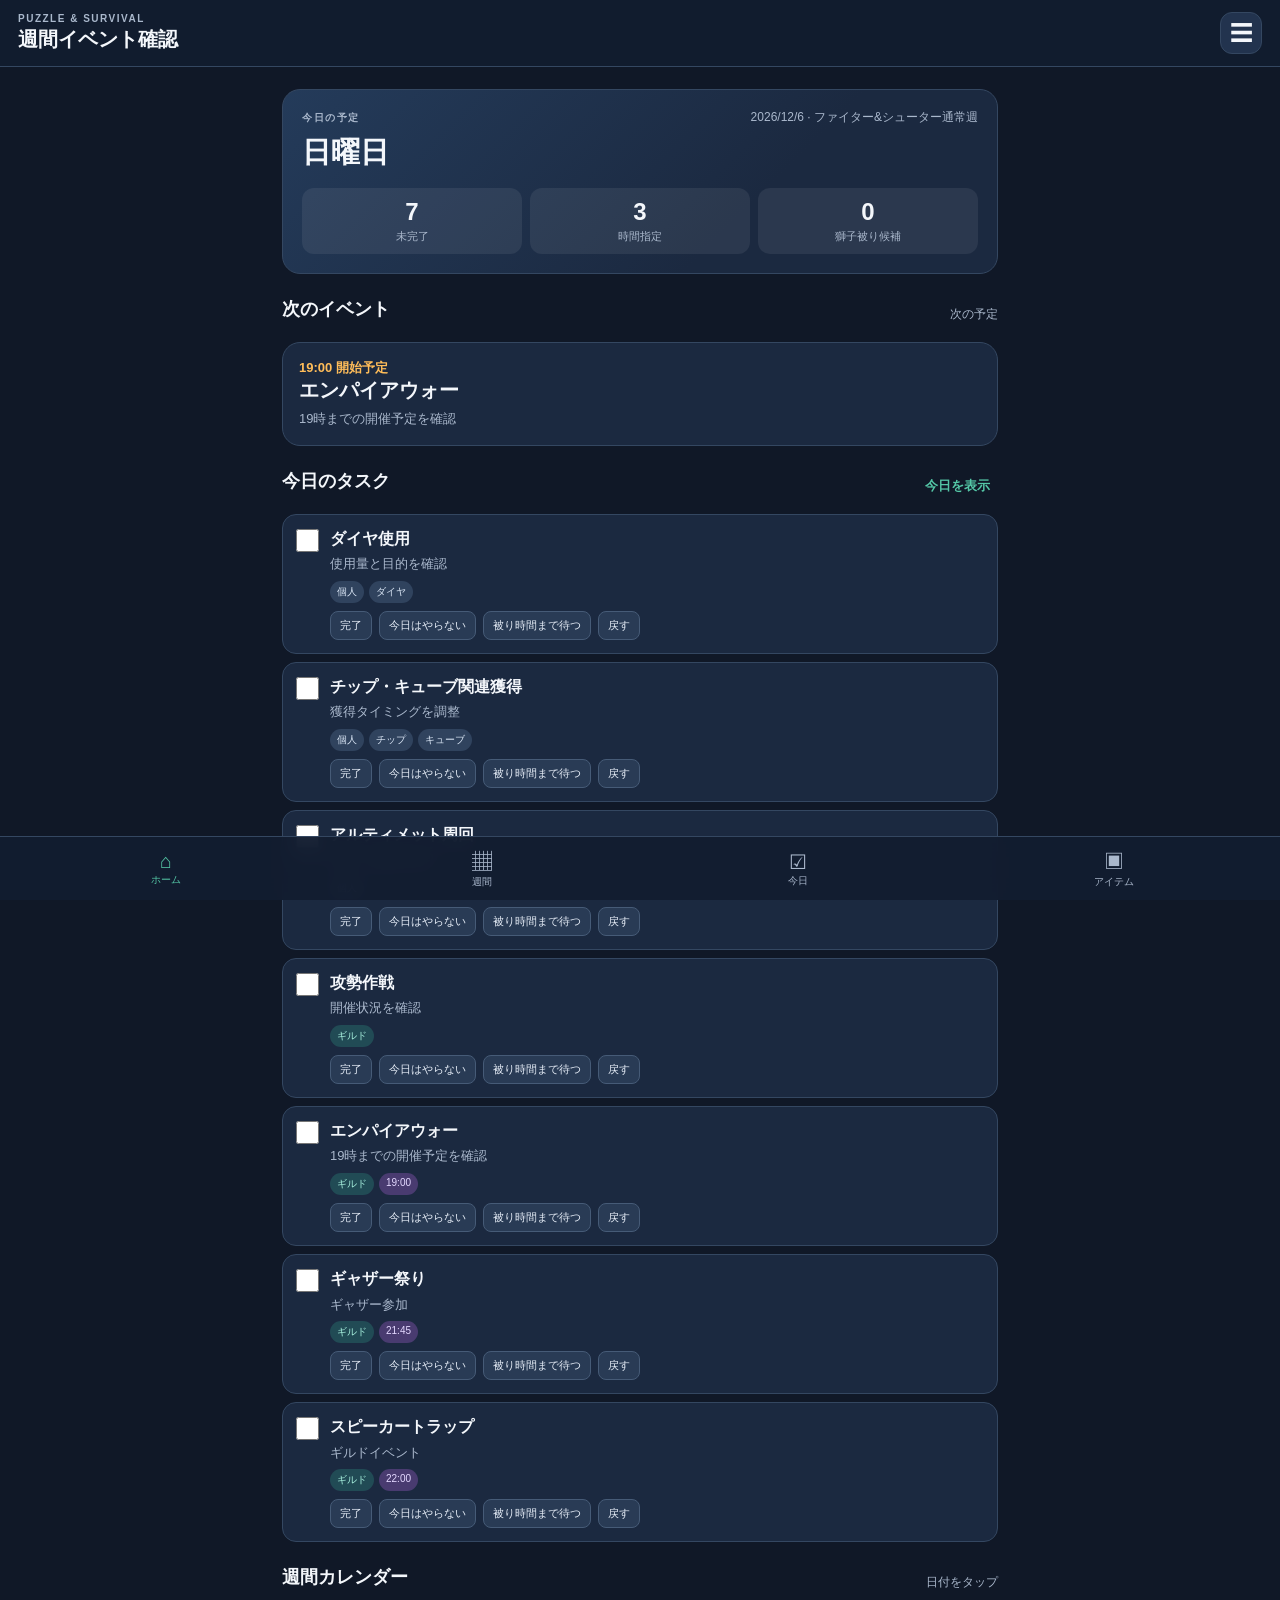
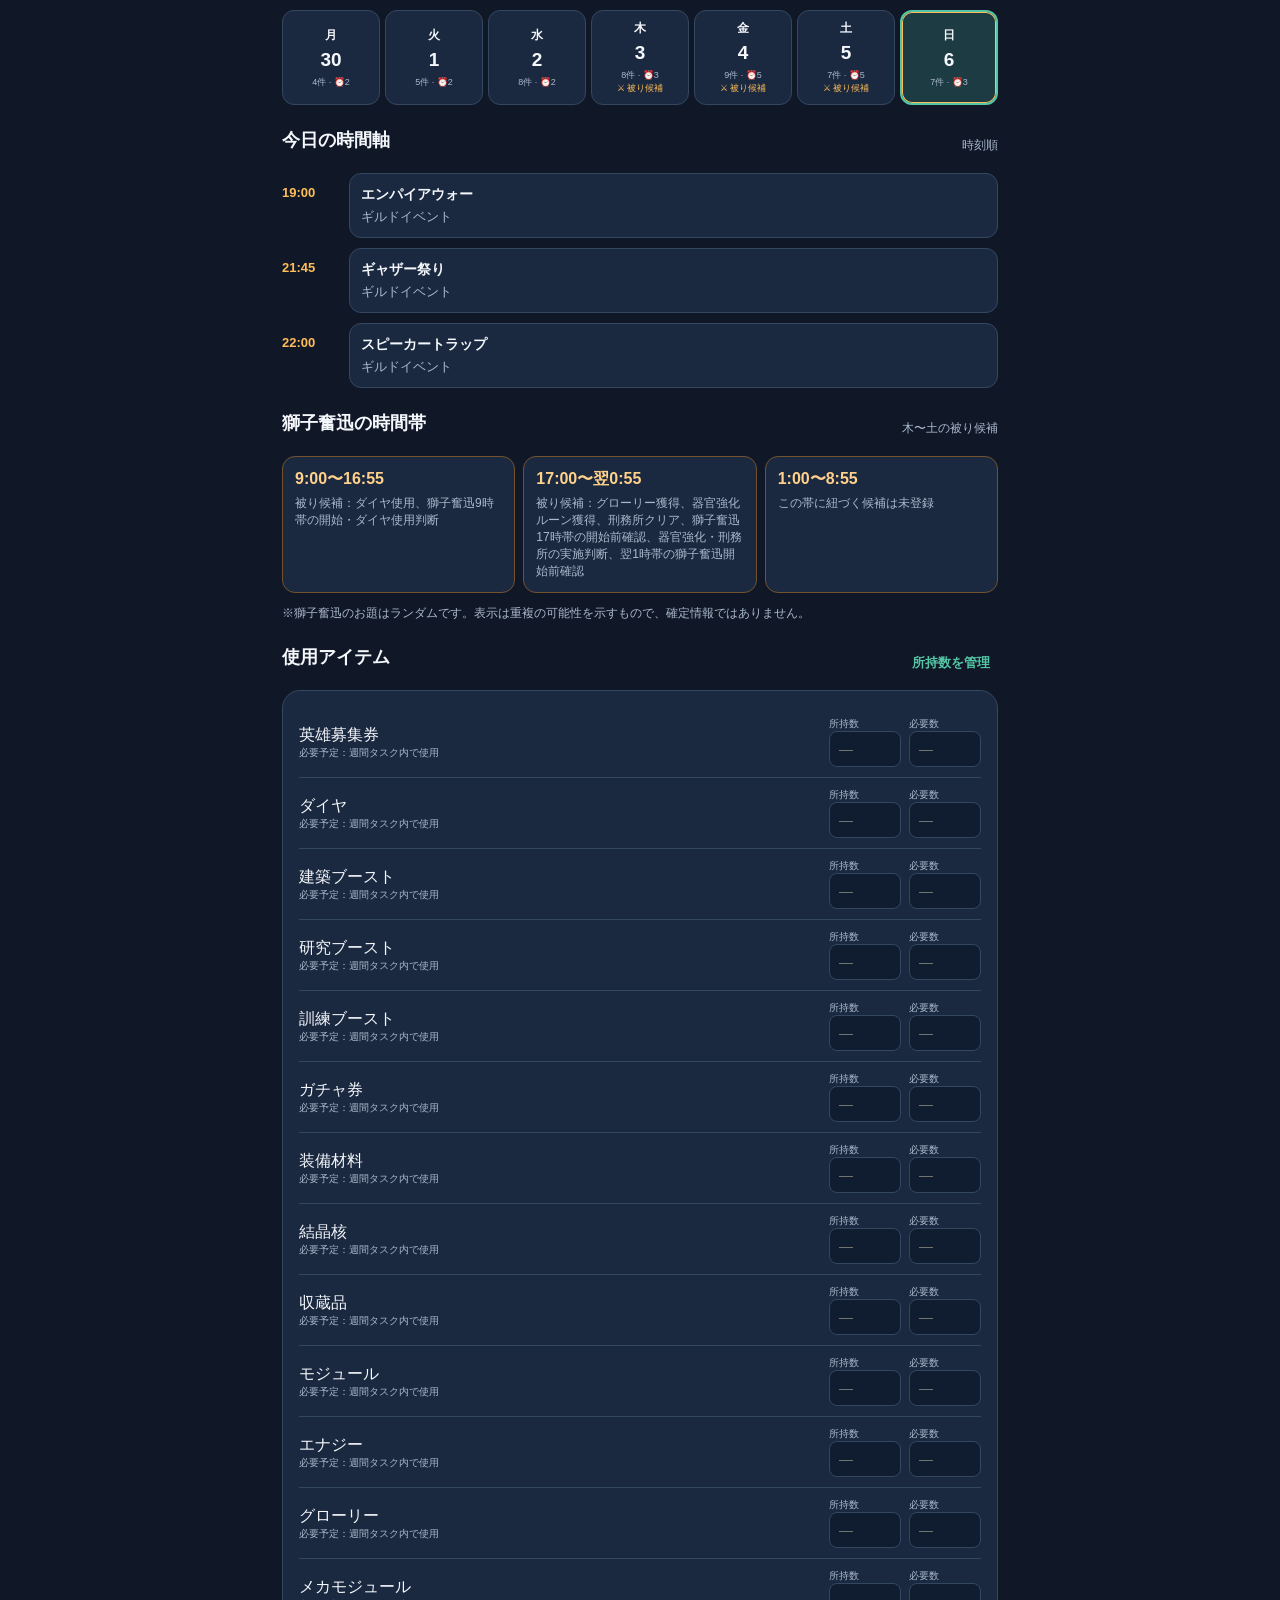
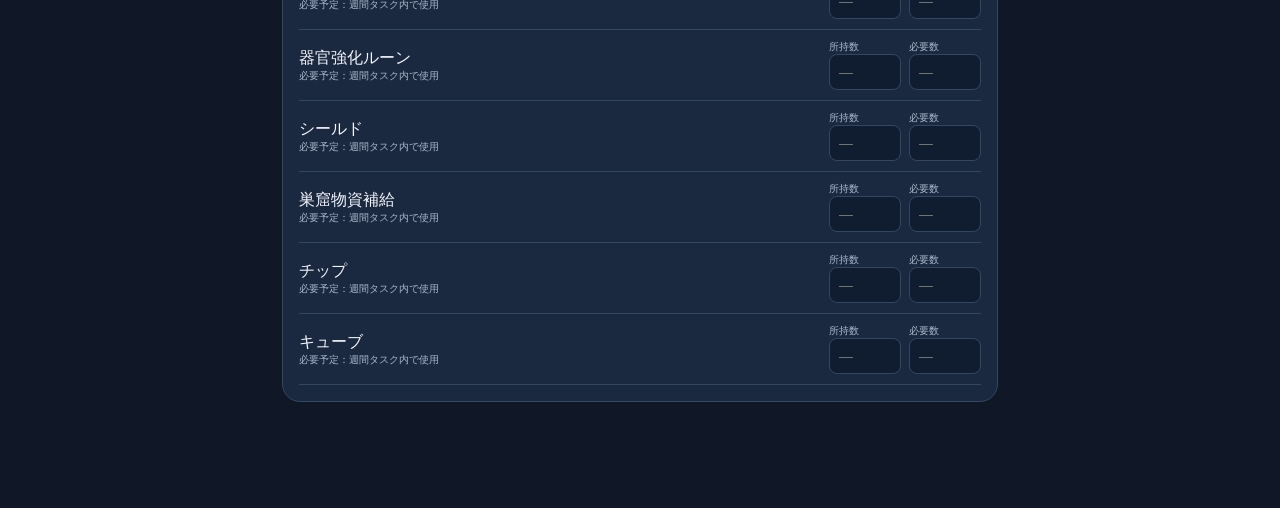
==== index.html @ 432496ad "Add files via upload" ====
<!doctype html>
<html lang="ja">
<head>
<meta charset="utf-8"><meta name="viewport" content="width=device-width,initial-scale=1,viewport-fit=cover">
<meta name="theme-color" content="#172033"><meta name="apple-mobile-web-app-capable" content="yes"><meta name="apple-mobile-web-app-status-bar-style" content="black-translucent">
<link rel="manifest" href="manifest.json"><link rel="stylesheet" href="style.css"><title>パズサバ週間イベント</title>
</head>
<body>
<header class="topbar"><div><div class="eyebrow">PUZZLE & SURVIVAL</div><h1>週間イベント確認</h1></div><button class="iconbtn hamburger" id="menuBtn" aria-label="メニューを開く">☰</button></header>
<main>
<section class="hero card"><div class="hero-row"><span class="eyebrow">今日の予定</span><span id="todayDate" class="date"></span></div><h2 id="todayLabel">今日</h2><!--<div class="week-auto-label">週タイプは日付から自動切替</div>--><div class="hero-stats"><div><b id="todoCount">0</b><small>未完了</small></div><div><b id="eventCount">0</b><small>時間指定</small></div><div><b id="overlapCount">0</b><small>獅子被り候補</small></div></div></section>
<section class="section"><div class="section-head"><h2>次のイベント</h2><span class="muted" id="nextEventHint"></span></div><div id="nextEvent" class="next-event card"></div></section>
<section class="section"><div class="section-head"><h2>今日のタスク</h2><button class="textbtn" id="todayAllBtn">今日を表示</button></div><div id="todayTasks"></div></section>
<section class="section"><div class="section-head"><h2>週間カレンダー</h2><span class="muted">日付をタップ</span></div><div id="weekGrid" class="week-grid"></div></section>
<section class="section"><div class="section-head"><h2>今日の時間軸</h2><span class="muted">時刻順</span></div><div id="timeline"></div></section>
<section class="section"><div class="section-head"><h2>獅子奮迅の時間帯</h2><span class="muted">木〜土の被り候補</span></div><div id="lionBands" class="lion-grid"></div><p class="footnote">※獅子奮迅のお題はランダムです。表示は重複の可能性を示すもので、確定情報ではありません。</p></section>
<section class="section"><div class="section-head"><h2>使用アイテム</h2><button class="textbtn" id="itemsBtn">所持数を管理</button></div><div id="itemSummary" class="card"></div></section>

</main>
<nav class="bottomnav"><button class="active" data-view="home">⌂<small>ホーム</small></button><button data-view="week">▦<small>週間</small></button><button data-view="day">☑<small>今日</small></button><button data-view="items">▣<small>アイテム</small></button></nav>
<div id="detailModal" class="modal hidden"><div class="modal-panel"><div class="modal-head"><h2 id="modalTitle">日別タスク</h2><button id="closeModal" class="iconbtn">✕</button></div><div id="modalBody"></div></div></div>
<div id="toast" class="toast"></div>
<script src="app.js"></script>
</body></html>
---- style.css ----
*{box-sizing:border-box} :root{--bg:#101827;--panel:#1b2940;--panel2:#22334e;--text:#f4f7fb;--muted:#aab8cc;--line:#344761;--accent:#54c6a6;--warn:#ffbd59;--danger:#ff7777}
body{margin:0;background:var(--bg);color:var(--text);font-family:-apple-system,BlinkMacSystemFont,"Hiragino Kaku Gothic ProN","Noto Sans JP",sans-serif;font-size:16px;padding-bottom:calc(84px + env(safe-area-inset-bottom))}
.topbar{position:sticky;top:0;z-index:5;background:#121d30ee;backdrop-filter:blur(12px);padding:calc(12px + env(safe-area-inset-top)) 18px 12px;display:flex;align-items:center;justify-content:space-between;border-bottom:1px solid var(--line)}h1{font-size:20px;margin:2px 0 0}.eyebrow{font-size:10px;letter-spacing:1.5px;color:var(--muted);font-weight:800}.iconbtn{background:var(--panel2);border:1px solid var(--line);color:var(--text);border-radius:12px;width:42px;height:42px;font-size:19px}
main{max-width:760px;margin:auto;padding:14px 14px 30px}.card{background:var(--panel);border:1px solid var(--line);border-radius:18px;padding:16px}.hero{background:linear-gradient(135deg,#243b5a,#1b2940 65%);padding:19px}.hero-row,.section-head,.modal-head{display:flex;justify-content:space-between;align-items:center;gap:10px}.date,.muted,.footnote{color:var(--muted);font-size:12px}.hero h2{font-size:29px;margin:7px 0 12px}.hero select{width:100%;background:#101d31;color:white;border:1px solid #526783;border-radius:12px;padding:12px;font-size:16px}.hero-stats{display:grid;grid-template-columns:repeat(3,1fr);gap:8px;margin-top:15px}.hero-stats div{background:#ffffff12;border-radius:12px;padding:10px;text-align:center}.hero-stats b{display:block;font-size:24px}.hero-stats small{color:var(--muted);font-size:11px}
.section{margin-top:23px}.section h2{font-size:18px;margin:0 0 11px}.section-head{margin-bottom:10px}.textbtn{border:0;background:none;color:var(--accent);font-weight:700;font-size:13px;padding:8px}.next-event{min-height:72px}.next-event strong{font-size:20px}.next-event .time{font-size:13px;color:var(--warn);font-weight:800}.task-card{display:flex;gap:11px;align-items:flex-start;background:var(--panel);border:1px solid var(--line);border-radius:14px;padding:13px;margin:8px 0}.task-card.overlap{border-color:#b47c35;background:#332c25}.task-card.done{opacity:.55}.task-card input{width:23px;height:23px;accent-color:var(--accent);flex:none;margin:1px 0 0}.task-main{flex:1;min-width:0}.task-title{font-weight:750;line-height:1.35}.task-detail{color:var(--muted);font-size:13px;margin-top:5px;line-height:1.5}.badges{display:flex;flex-wrap:wrap;gap:5px;margin-top:7px}.badge{font-size:10px;padding:4px 7px;border-radius:20px;background:#30435e;color:#dce8f7}.badge.guild{background:#214b55;color:#a8f2df}.badge.lion{background:#6b481f;color:#ffe0a4}.badge.time{background:#493b70;color:#e4d8ff}.task-actions{display:flex;gap:7px;margin-top:8px}.mini-btn{background:#293b55;color:#e6edf7;border:1px solid #465b77;border-radius:8px;padding:6px 9px;font-size:11px}
.week-grid{display:grid;grid-template-columns:repeat(7,minmax(0,1fr));gap:5px}.day-cell{background:var(--panel);border:1px solid var(--line);border-radius:12px;color:var(--text);padding:9px 2px;min-height:82px;text-align:center}.day-cell.selected{border:2px solid var(--accent);background:#1d3b42}.day-cell.today{box-shadow:inset 0 0 0 1px var(--warn)}.day-cell b{display:block;font-size:12px}.day-cell strong{display:block;font-size:19px;margin:5px}.day-cell small{display:block;color:var(--muted);font-size:9px}.day-cell .dot{color:var(--warn)}
.timeline-item{display:grid;grid-template-columns:58px 1fr;gap:9px;margin:10px 0}.timeline-time{font-weight:800;color:var(--warn);padding-top:12px;font-size:13px}.timeline-content{background:var(--panel);border:1px solid var(--line);border-radius:12px;padding:11px}.timeline-content.past{opacity:.42}.timeline-content strong{font-size:14px}.timeline-content small{display:block;color:var(--muted);margin-top:4px}.lion-grid{display:grid;gap:8px}.lion-band{background:var(--panel);border:1px solid #72532e;border-radius:13px;padding:12px}.lion-band b{color:#ffd18a}.lion-band p{font-size:12px;color:var(--muted);margin:5px 0 0}.menu-grid{display:grid;grid-template-columns:repeat(2,1fr);gap:8px}.menu-grid button,.menu-grid a{display:block;text-align:center;text-decoration:none;background:var(--panel);color:var(--text);border:1px solid var(--line);border-radius:13px;padding:15px 5px;font-size:14px;font-weight:700}
.bottomnav{position:fixed;bottom:0;left:0;right:0;z-index:6;display:grid;grid-template-columns:repeat(4,1fr);background:#121d30f2;border-top:1px solid var(--line);padding:8px 8px calc(8px + env(safe-area-inset-bottom));backdrop-filter:blur(12px)}.bottomnav button{border:0;background:none;color:var(--muted);font-size:20px;padding:3px}.bottomnav small{display:block;font-size:10px}.bottomnav button.active{color:var(--accent)}
.modal{position:fixed;inset:0;background:#0009;z-index:10;display:flex;align-items:flex-end;justify-content:center}.modal.hidden{display:none}.modal-panel{background:var(--bg);border:1px solid var(--line);border-radius:22px 22px 0 0;width:100%;max-width:760px;max-height:88dvh;overflow:auto;padding:18px 15px calc(25px + env(safe-area-inset-bottom))}.modal-head{margin-bottom:14px}.modal-head h2{margin:0;font-size:19px}.settingrow{display:flex;justify-content:space-between;padding:15px 0;border-bottom:1px solid var(--line)}.settingrow input{width:23px;height:23px}.primarybtn,.dangerbtn{width:100%;border:0;border-radius:12px;padding:14px;font-size:15px;font-weight:800;margin-top:12px}.primarybtn{background:var(--accent);color:#10251f}.dangerbtn{background:#542e36;color:#ffd8dd}.toast{position:fixed;bottom:95px;left:50%;transform:translateX(-50%);background:#eaf7f2;color:#17352b;padding:11px 16px;border-radius:20px;font-size:13px;font-weight:700;opacity:0;pointer-events:none;transition:.2s;z-index:20;white-space:nowrap}.toast.show{opacity:1}.empty{color:var(--muted);padding:16px;text-align:center;background:var(--panel);border-radius:12px;font-size:13px}.item-row{display:grid;grid-template-columns:1fr 72px 72px;gap:8px;align-items:center;padding:10px 0;border-bottom:1px solid var(--line)}.item-row input{width:100%;background:#101d30;color:white;border:1px solid var(--line);border-radius:8px;padding:9px;font-size:14px}.short-label{font-size:10px;color:var(--muted)}@media(min-width:600px){main{padding:22px}.lion-grid{grid-template-columns:repeat(3,1fr)}.modal{align-items:center}.modal-panel{border-radius:20px}}

.week-auto-label{background:#101d31;border:1px solid #526783;border-radius:12px;padding:12px;font-size:14px;color:#b9d9d1;font-weight:700;text-align:center}.hamburger{font-size:23px;line-height:1}.menu-list{display:grid;gap:9px}.menu-list button,.menu-list a{display:block;width:100%;text-align:left;text-decoration:none;background:var(--panel);color:var(--text);border:1px solid var(--line);border-radius:13px;padding:15px;font-size:15px;font-weight:700}
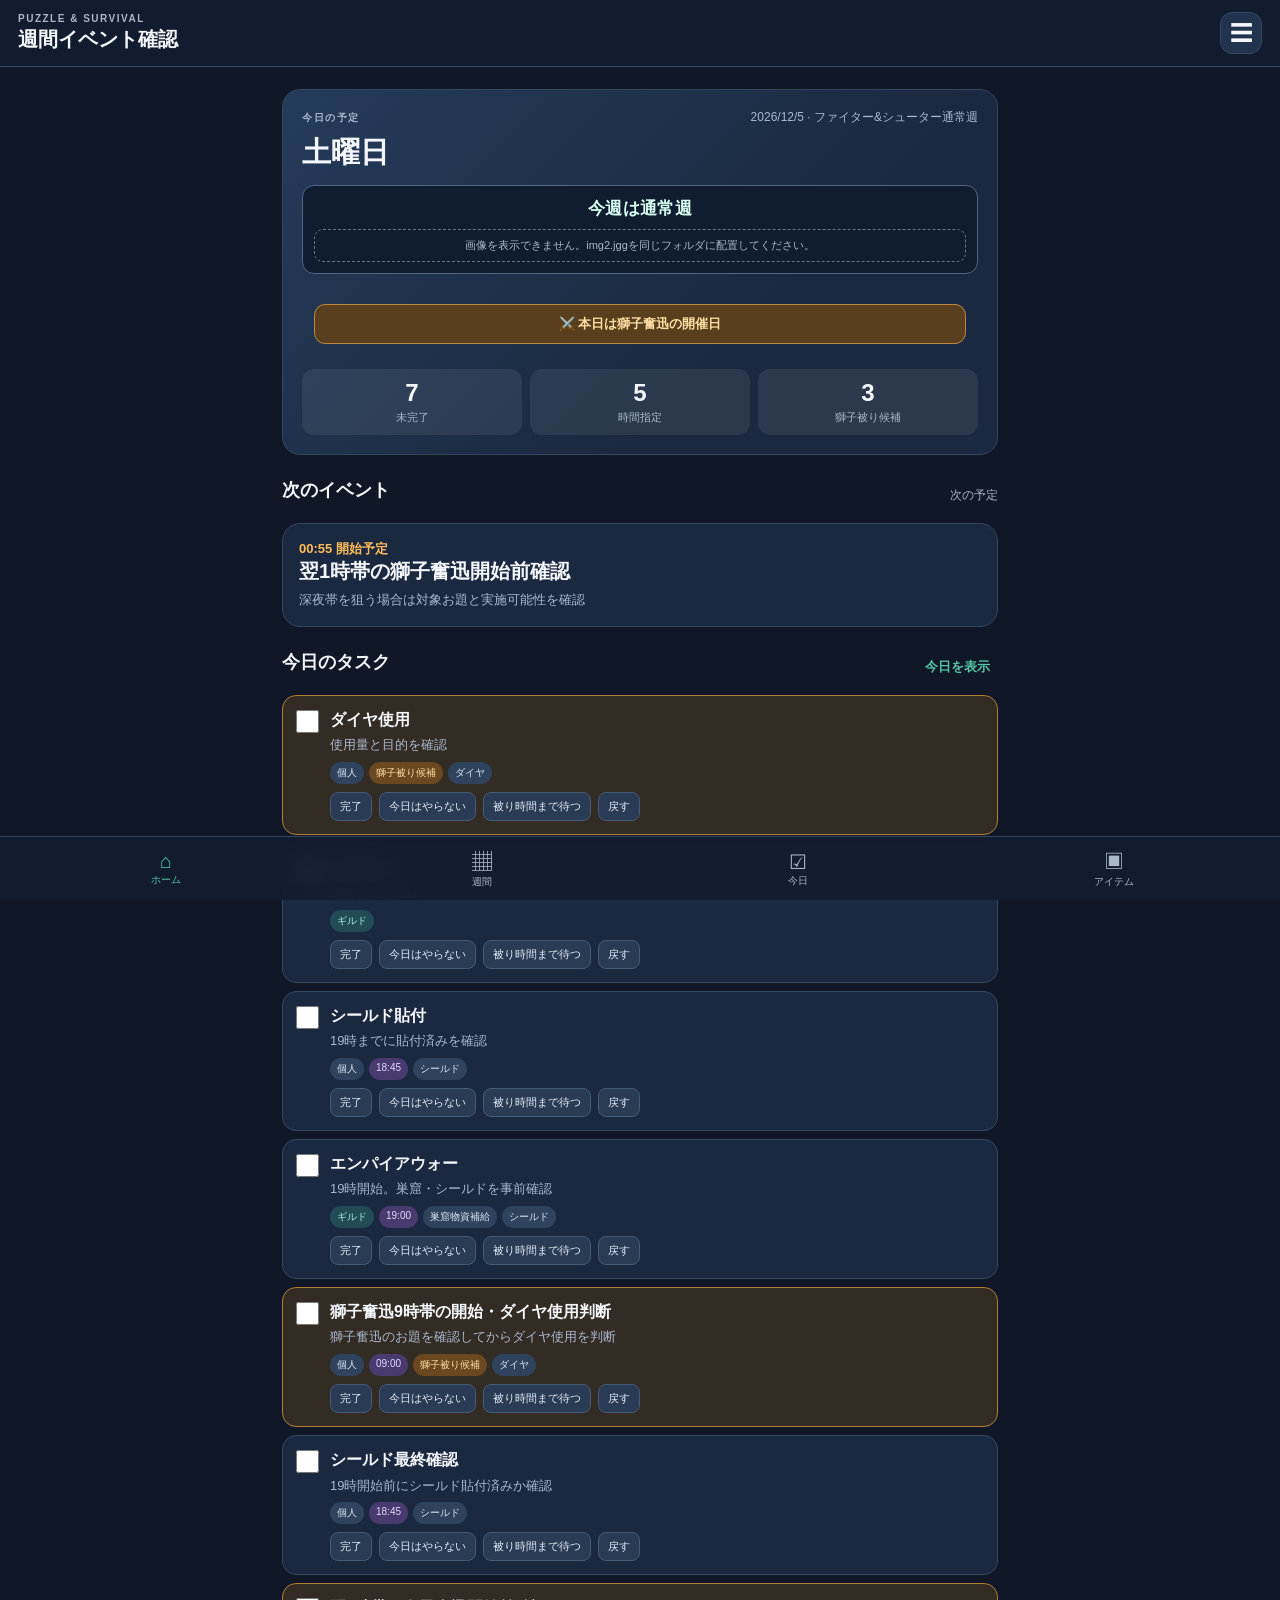
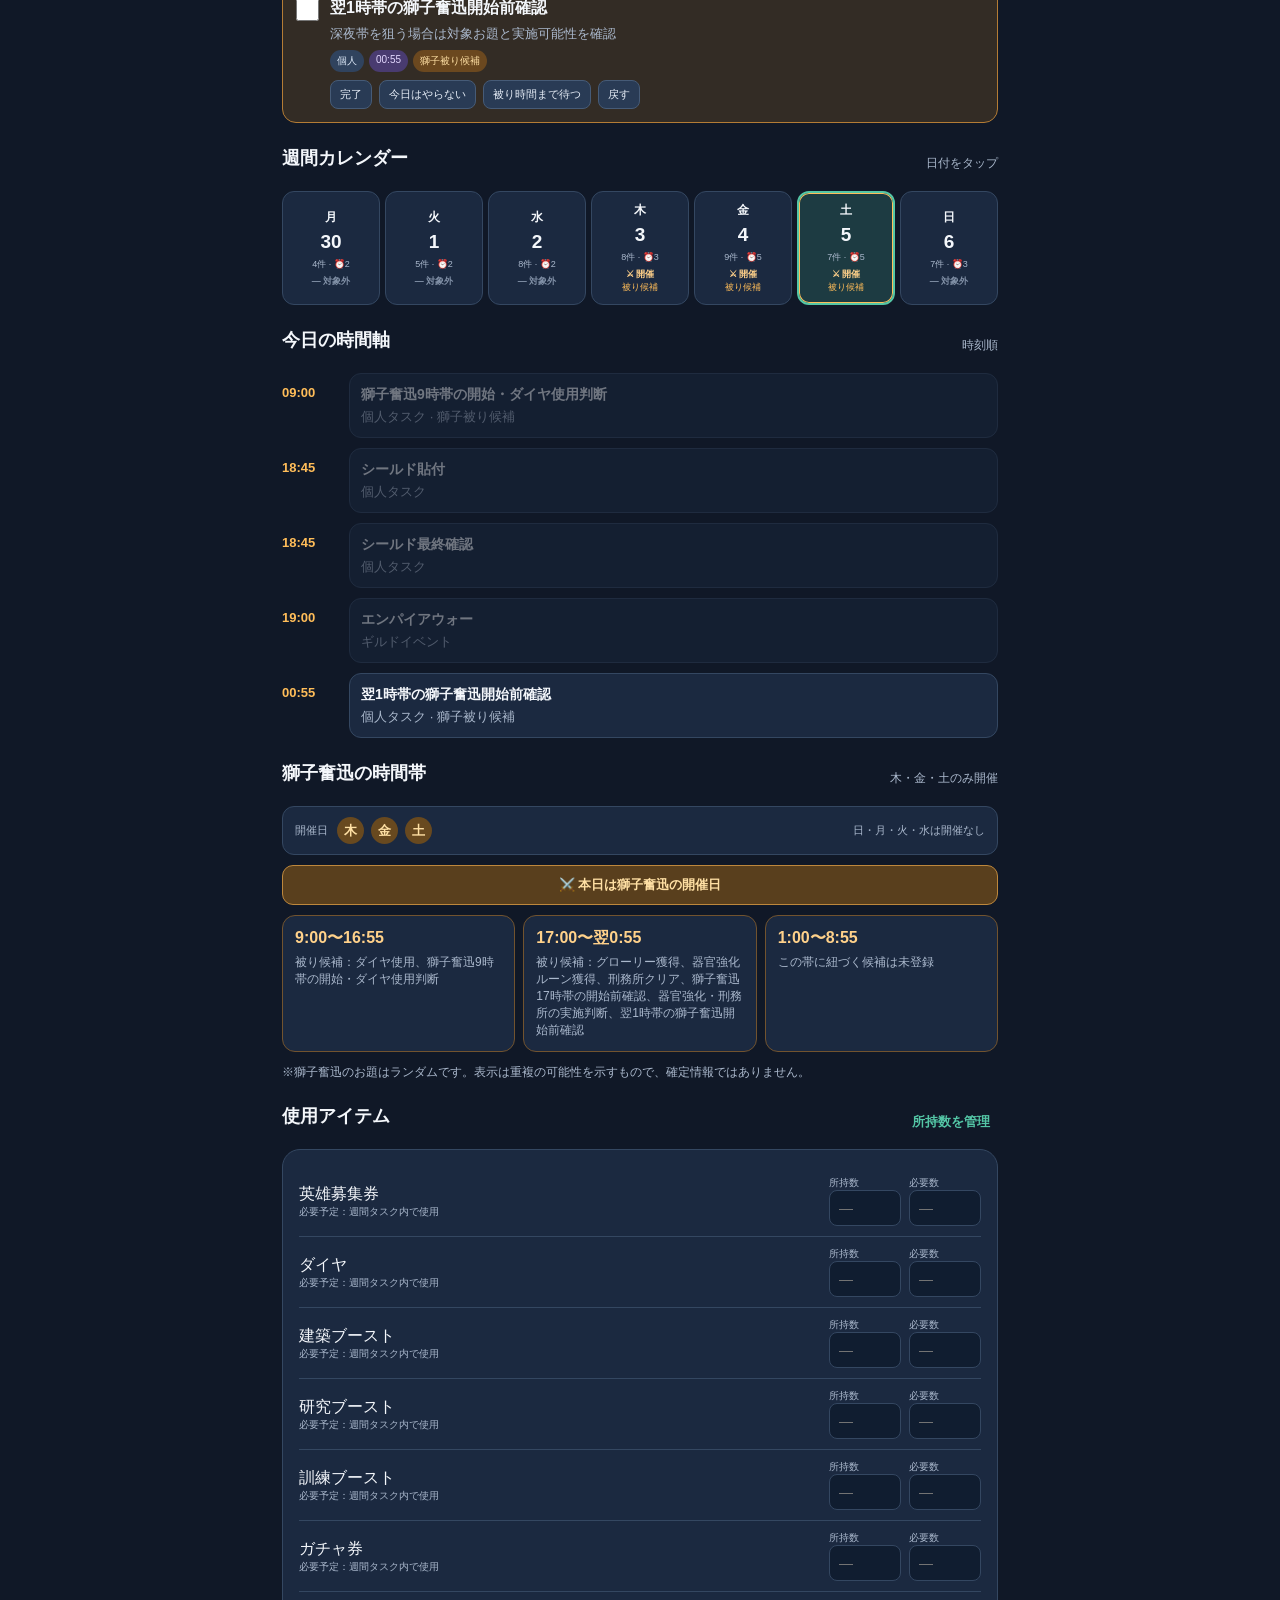
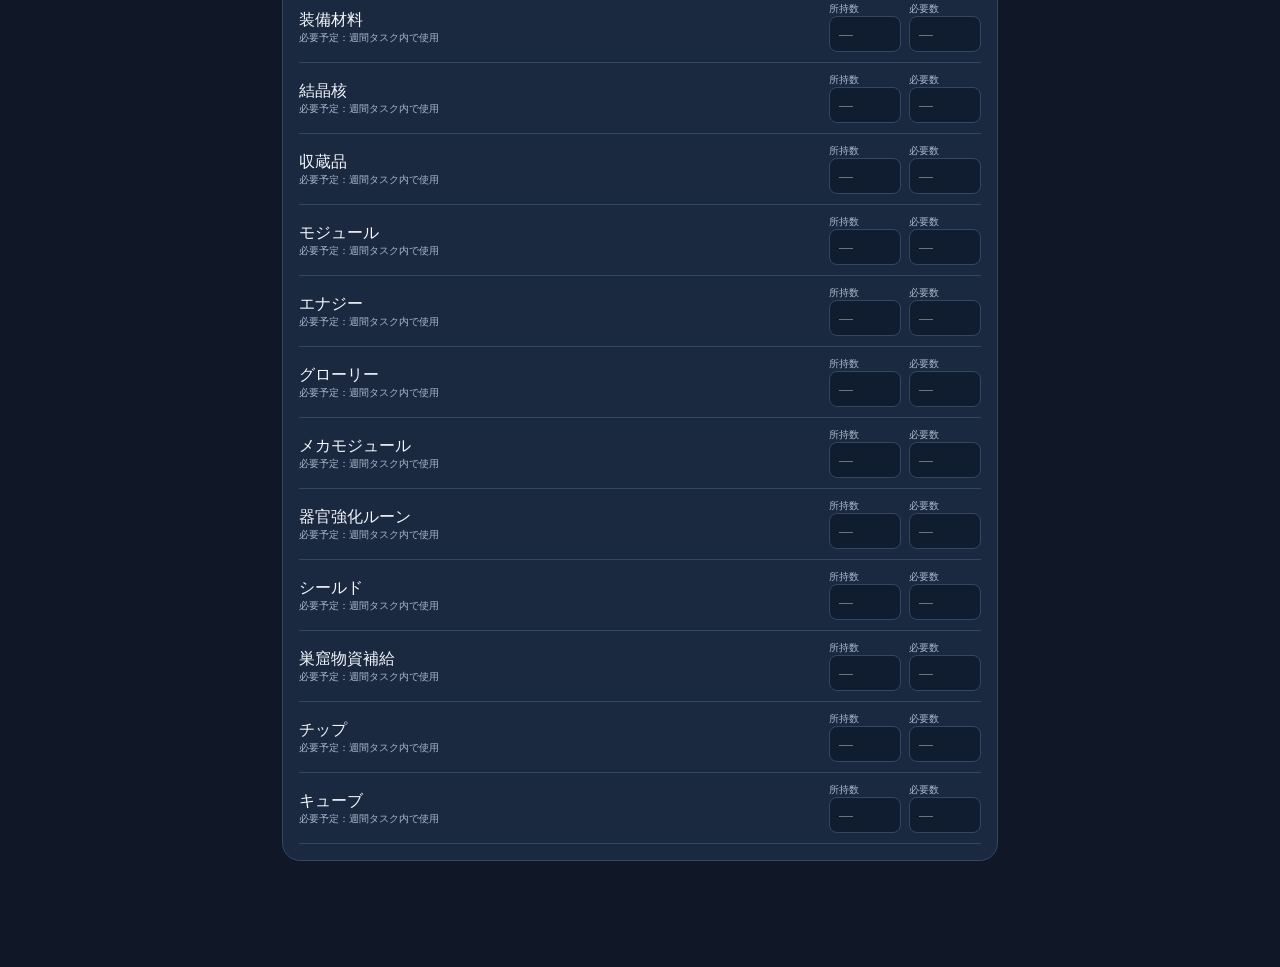
==== commit 9a9738c0: "Add files via upload" ====
--- a/index.html
+++ b/index.html
@@ -8,12 +8,12 @@
 <body>
 <header class="topbar"><div><div class="eyebrow">PUZZLE & SURVIVAL</div><h1>週間イベント確認</h1></div><button class="iconbtn hamburger" id="menuBtn" aria-label="メニューを開く">☰</button></header>
 <main>
-<section class="hero card"><div class="hero-row"><span class="eyebrow">今日の予定</span><span id="todayDate" class="date"></span></div><h2 id="todayLabel">今日</h2><!--<div class="week-auto-label">週タイプは日付から自動切替</div>--><div class="hero-stats"><div><b id="todoCount">0</b><small>未完了</small></div><div><b id="eventCount">0</b><small>時間指定</small></div><div><b id="overlapCount">0</b><small>獅子被り候補</small></div></div></section>
+<section class="hero card"><div class="hero-row"><span class="eyebrow">今日の予定</span><span id="todayDate" class="date"></span></div><h2 id="todayLabel">今日</h2><div id="weekTypeBanner" class="week-type-banner" aria-live="polite"></div><div id="lionTodayStatus" class="lion-status"></div><div class="hero-stats"><div><b id="todoCount">0</b><small>未完了</small></div><div><b id="eventCount">0</b><small>時間指定</small></div><div><b id="overlapCount">0</b><small>獅子被り候補</small></div></div></section>
 <section class="section"><div class="section-head"><h2>次のイベント</h2><span class="muted" id="nextEventHint"></span></div><div id="nextEvent" class="next-event card"></div></section>
 <section class="section"><div class="section-head"><h2>今日のタスク</h2><button class="textbtn" id="todayAllBtn">今日を表示</button></div><div id="todayTasks"></div></section>
 <section class="section"><div class="section-head"><h2>週間カレンダー</h2><span class="muted">日付をタップ</span></div><div id="weekGrid" class="week-grid"></div></section>
 <section class="section"><div class="section-head"><h2>今日の時間軸</h2><span class="muted">時刻順</span></div><div id="timeline"></div></section>
-<section class="section"><div class="section-head"><h2>獅子奮迅の時間帯</h2><span class="muted">木〜土の被り候補</span></div><div id="lionBands" class="lion-grid"></div><p class="footnote">※獅子奮迅のお題はランダムです。表示は重複の可能性を示すもので、確定情報ではありません。</p></section>
+<section class="section"><div class="section-head"><h2>獅子奮迅の時間帯</h2><span class="muted">木・金・土のみ開催</span></div><div id="lionScheduleStatus" class="lion-schedule-status"></div><div id="lionBands" class="lion-grid"></div><p class="footnote">※獅子奮迅のお題はランダムです。表示は重複の可能性を示すもので、確定情報ではありません。</p></section>
 <section class="section"><div class="section-head"><h2>使用アイテム</h2><button class="textbtn" id="itemsBtn">所持数を管理</button></div><div id="itemSummary" class="card"></div></section>
 
 </main>
--- a/style.css
+++ b/style.css
@@ -8,4 +8,6 @@
 .bottomnav{position:fixed;bottom:0;left:0;right:0;z-index:6;display:grid;grid-template-columns:repeat(4,1fr);background:#121d30f2;border-top:1px solid var(--line);padding:8px 8px calc(8px + env(safe-area-inset-bottom));backdrop-filter:blur(12px)}.bottomnav button{border:0;background:none;color:var(--muted);font-size:20px;padding:3px}.bottomnav small{display:block;font-size:10px}.bottomnav button.active{color:var(--accent)}
 .modal{position:fixed;inset:0;background:#0009;z-index:10;display:flex;align-items:flex-end;justify-content:center}.modal.hidden{display:none}.modal-panel{background:var(--bg);border:1px solid var(--line);border-radius:22px 22px 0 0;width:100%;max-width:760px;max-height:88dvh;overflow:auto;padding:18px 15px calc(25px + env(safe-area-inset-bottom))}.modal-head{margin-bottom:14px}.modal-head h2{margin:0;font-size:19px}.settingrow{display:flex;justify-content:space-between;padding:15px 0;border-bottom:1px solid var(--line)}.settingrow input{width:23px;height:23px}.primarybtn,.dangerbtn{width:100%;border:0;border-radius:12px;padding:14px;font-size:15px;font-weight:800;margin-top:12px}.primarybtn{background:var(--accent);color:#10251f}.dangerbtn{background:#542e36;color:#ffd8dd}.toast{position:fixed;bottom:95px;left:50%;transform:translateX(-50%);background:#eaf7f2;color:#17352b;padding:11px 16px;border-radius:20px;font-size:13px;font-weight:700;opacity:0;pointer-events:none;transition:.2s;z-index:20;white-space:nowrap}.toast.show{opacity:1}.empty{color:var(--muted);padding:16px;text-align:center;background:var(--panel);border-radius:12px;font-size:13px}.item-row{display:grid;grid-template-columns:1fr 72px 72px;gap:8px;align-items:center;padding:10px 0;border-bottom:1px solid var(--line)}.item-row input{width:100%;background:#101d30;color:white;border:1px solid var(--line);border-radius:8px;padding:9px;font-size:14px}.short-label{font-size:10px;color:var(--muted)}@media(min-width:600px){main{padding:22px}.lion-grid{grid-template-columns:repeat(3,1fr)}.modal{align-items:center}.modal-panel{border-radius:20px}}
 
-.week-auto-label{background:#101d31;border:1px solid #526783;border-radius:12px;padding:12px;font-size:14px;color:#b9d9d1;font-weight:700;text-align:center}.hamburger{font-size:23px;line-height:1}.menu-list{display:grid;gap:9px}.menu-list button,.menu-list a{display:block;width:100%;text-align:left;text-decoration:none;background:var(--panel);color:var(--text);border:1px solid var(--line);border-radius:13px;padding:15px;font-size:15px;font-weight:700}
+.week-type-banner{margin-top:8px;background:#101d31;border:1px solid #526783;border-radius:12px;padding:11px;text-align:center}.week-type-title{font-size:17px;color:#d8fff1;font-weight:850;letter-spacing:.02em;margin-bottom:9px}.week-type-image-link{display:block;max-width:100%;border-radius:9px;overflow:hidden;text-decoration:none}.week-type-image-link img{display:block;width:100%;max-height:400px;object-fit:contain;border-radius:9px}.image-missing-text{display:none;color:var(--muted);font-size:11px;padding:8px}.week-type-image-link.image-missing{border:1px dashed #65758b}.week-type-image-link.image-missing .image-missing-text{display:block}.hamburger{font-size:23px;line-height:1}.menu-list{display:grid;gap:9px}.menu-list button,.menu-list a{display:block;width:100%;text-align:left;text-decoration:none;background:var(--panel);color:var(--text);border:1px solid var(--line);border-radius:13px;padding:15px;font-size:15px;font-weight:700}
+
+.lion-status{margin-top:10px;border-radius:11px;padding:10px 12px;font-size:13px;font-weight:850;text-align:center}.lion-status.active{background:#593f1d;border:1px solid #bd873c;color:#ffe0a4}.lion-status.inactive{background:#253247;border:1px solid #53647b;color:#d6e0ed}.lion-status small{display:block;font-size:11px;font-weight:600;margin-top:2px;color:inherit;opacity:.85}.lion-schedule-status{margin-bottom:10px}.lion-days{display:flex;align-items:center;gap:7px;flex-wrap:wrap;background:var(--panel);border:1px solid var(--line);border-radius:12px;padding:10px 12px;margin-bottom:8px}.lion-days-title{font-size:11px;color:var(--muted);margin-right:2px}.lion-days b{display:inline-flex;align-items:center;justify-content:center;width:27px;height:27px;border-radius:50%;background:#68491f;color:#ffe0a4;font-size:13px}.lion-days-note{font-size:11px;color:var(--muted);margin-left:auto}.day-cell .lion-day{font-size:9px;font-weight:800;margin-top:4px}.day-cell .lion-day.on{color:#ffd18a}.day-cell .lion-day.off{color:#8291a7}
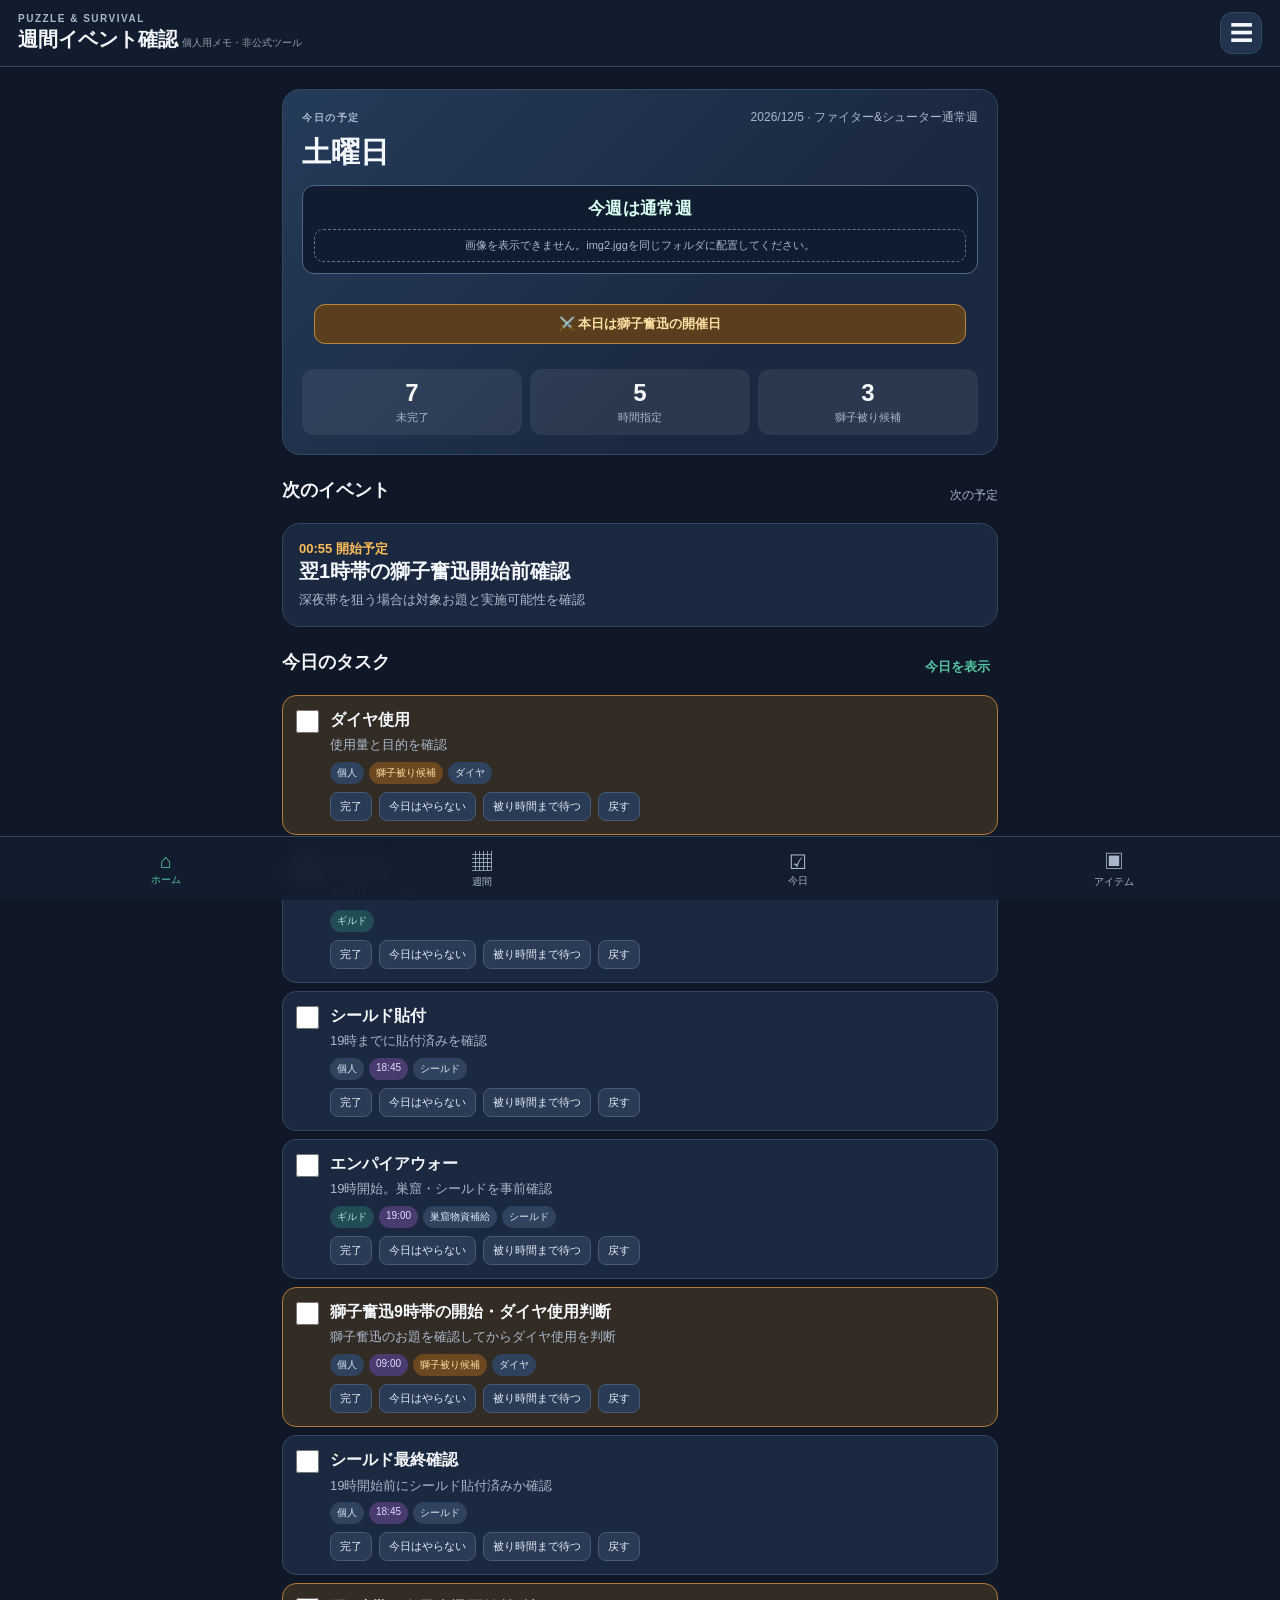
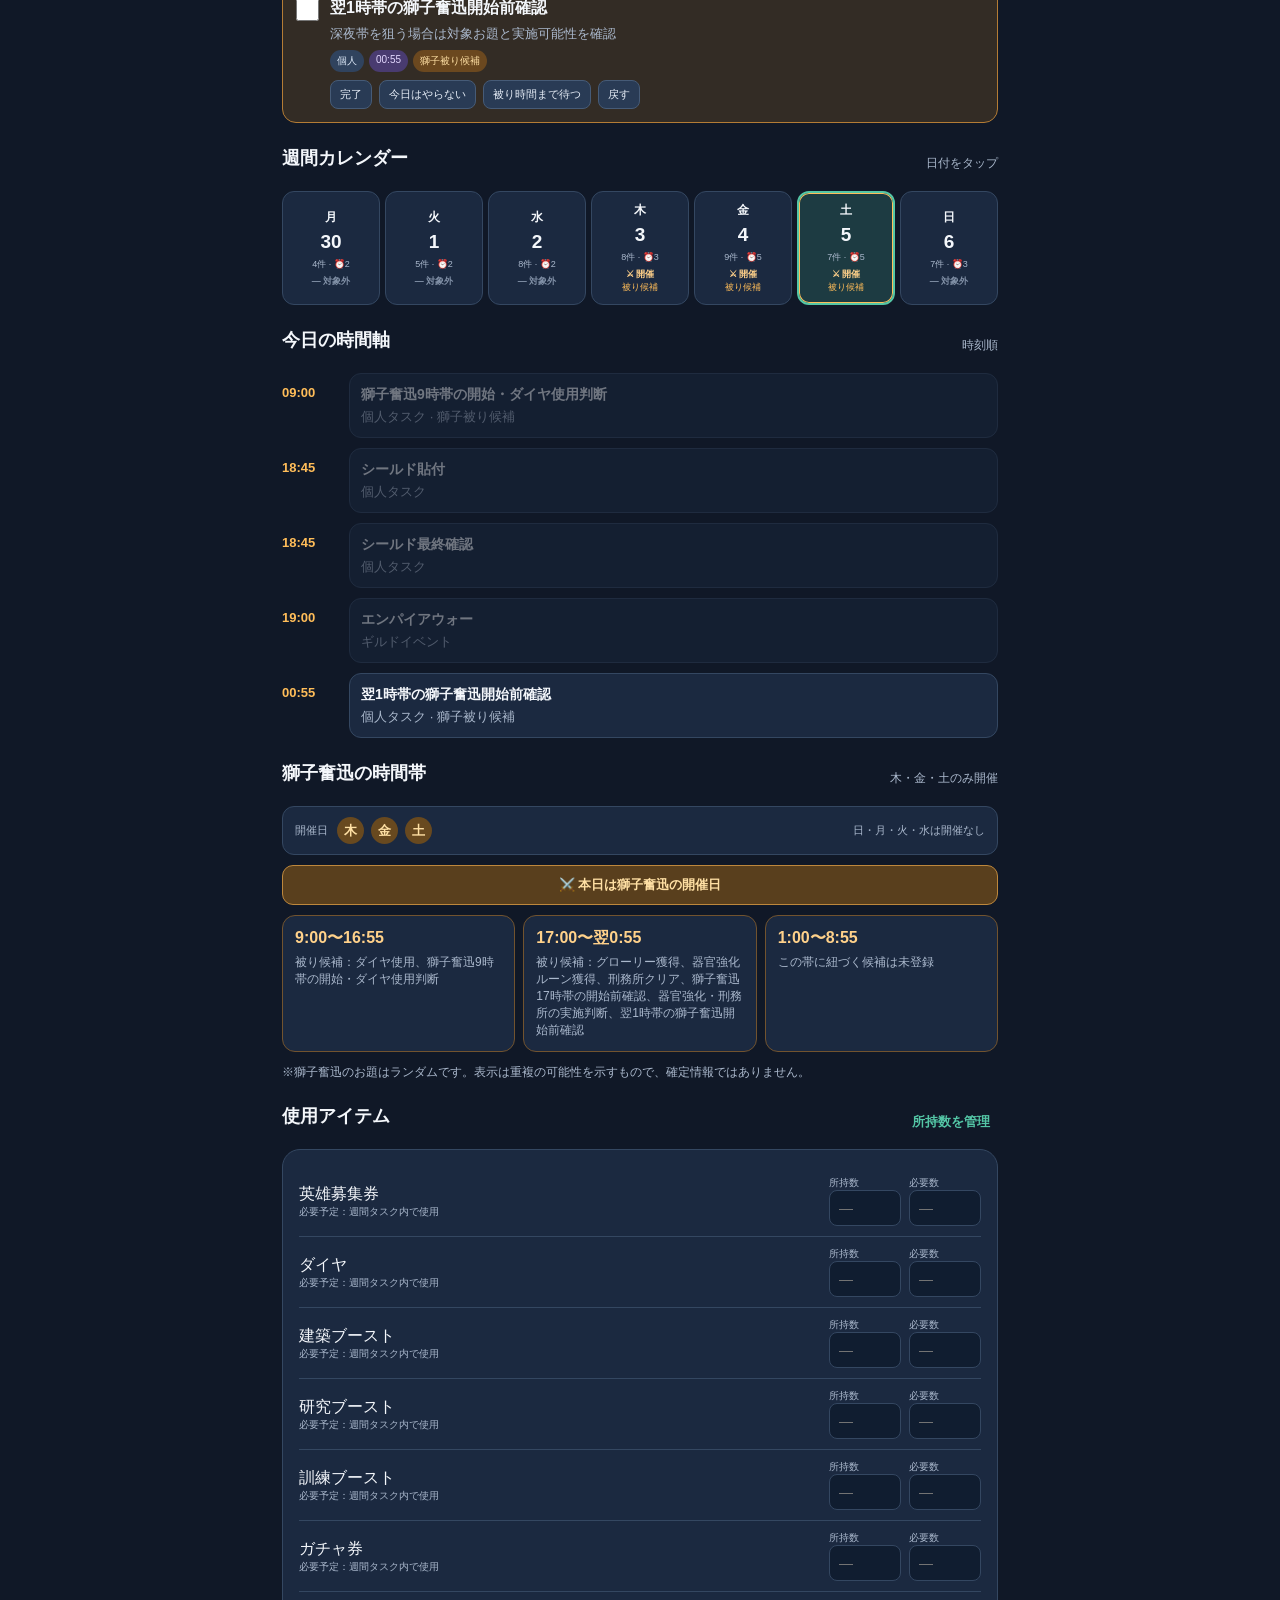
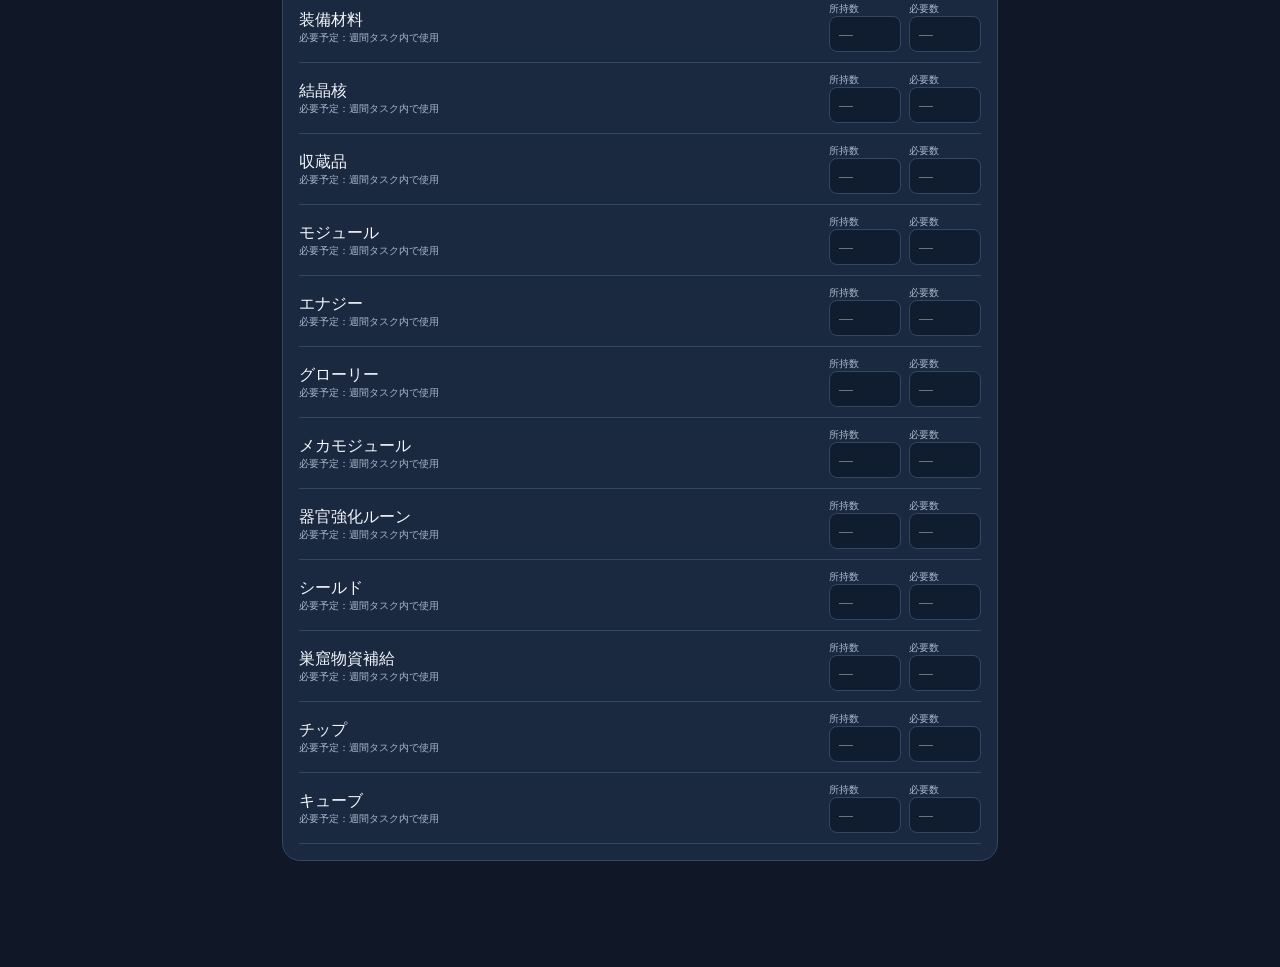
==== commit 22c99e30: "Add files via upload" ====
--- a/index.html
+++ b/index.html
@@ -6,7 +6,7 @@
 <link rel="manifest" href="manifest.json"><link rel="stylesheet" href="style.css"><title>パズサバ週間イベント</title>
 </head>
 <body>
-<header class="topbar"><div><div class="eyebrow">PUZZLE & SURVIVAL</div><h1>週間イベント確認</h1></div><button class="iconbtn hamburger" id="menuBtn" aria-label="メニューを開く">☰</button></header>
+<header class="topbar"><div><div class="eyebrow">PUZZLE & SURVIVAL</div><h1>週間イベント確認<span style="font-size:0.5em;font-weight:400;opacity:0.6;margin-left:0.4em;">個人用メモ・非公式ツール</span></h1></div><button class="iconbtn hamburger" id="menuBtn" aria-label="メニューを開く">☰</button></header>
 <main>
 <section class="hero card"><div class="hero-row"><span class="eyebrow">今日の予定</span><span id="todayDate" class="date"></span></div><h2 id="todayLabel">今日</h2><div id="weekTypeBanner" class="week-type-banner" aria-live="polite"></div><div id="lionTodayStatus" class="lion-status"></div><div class="hero-stats"><div><b id="todoCount">0</b><small>未完了</small></div><div><b id="eventCount">0</b><small>時間指定</small></div><div><b id="overlapCount">0</b><small>獅子被り候補</small></div></div></section>
 <section class="section"><div class="section-head"><h2>次のイベント</h2><span class="muted" id="nextEventHint"></span></div><div id="nextEvent" class="next-event card"></div></section>
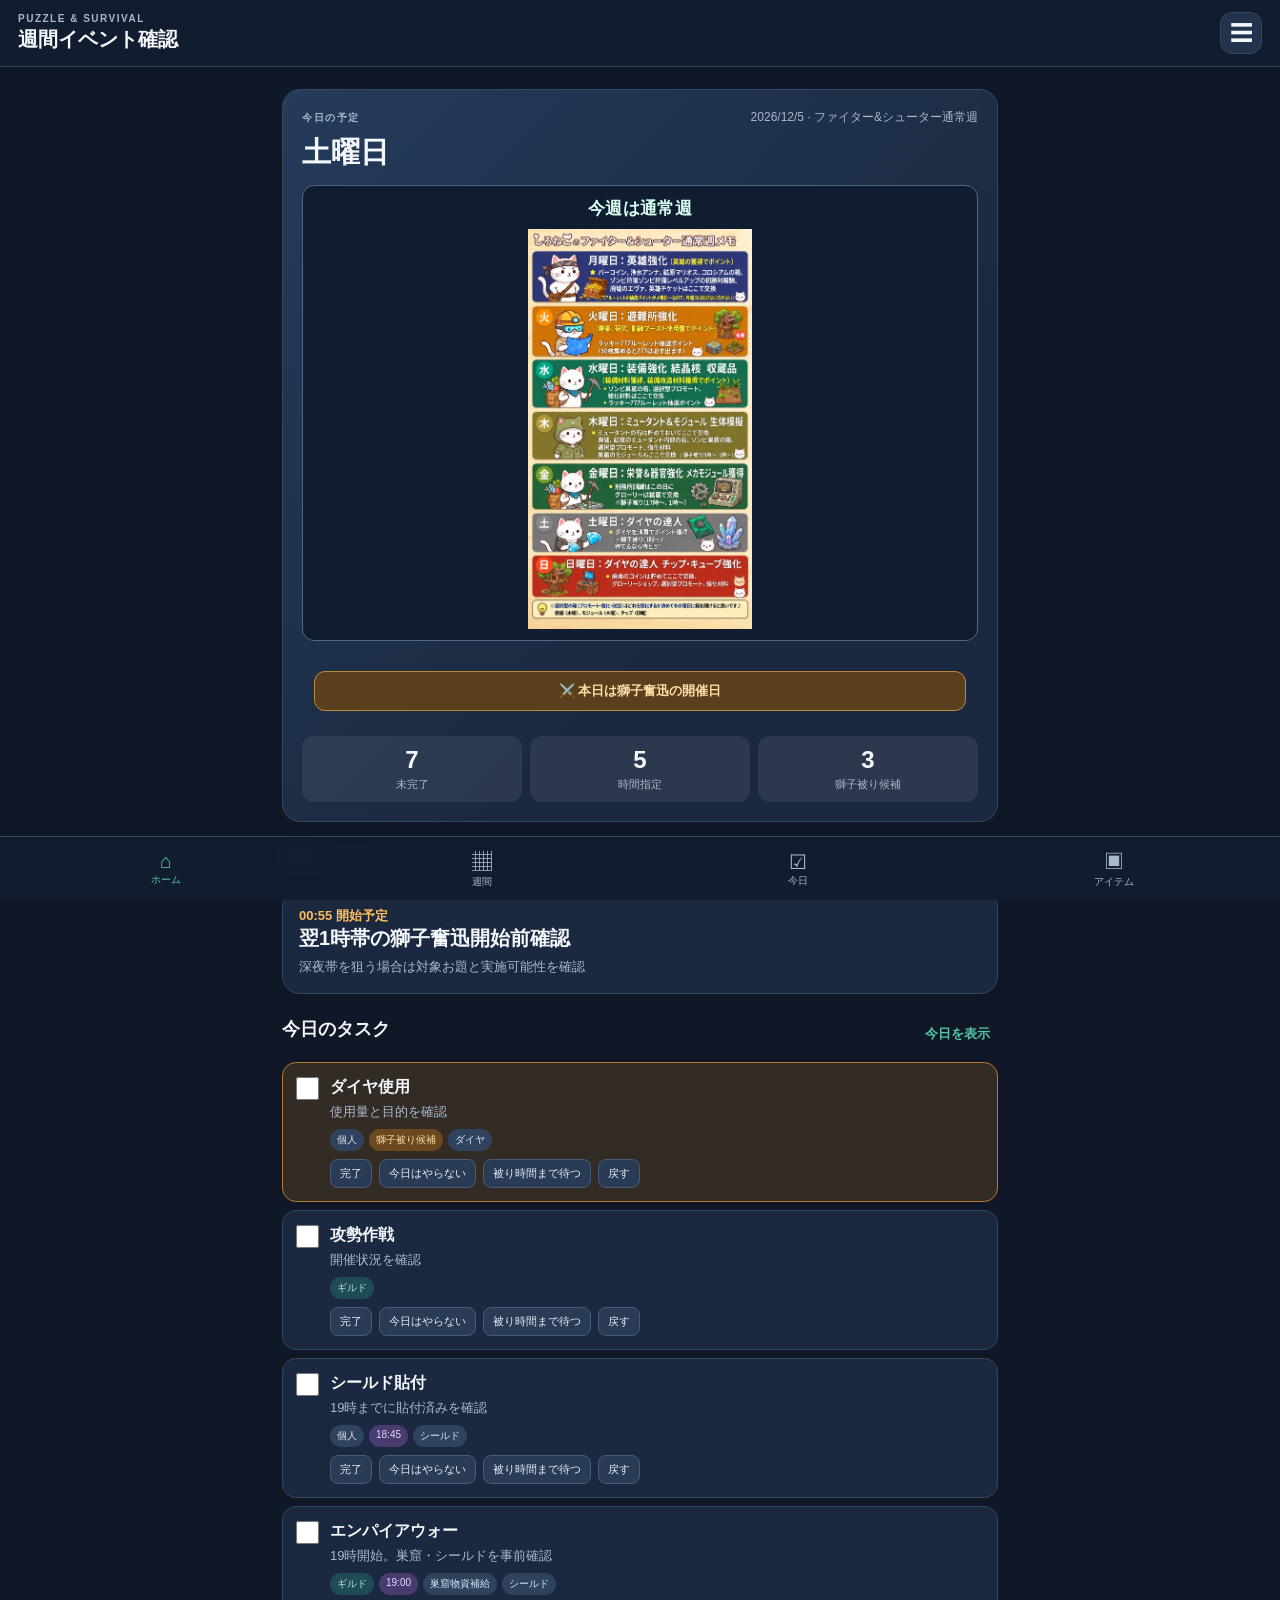
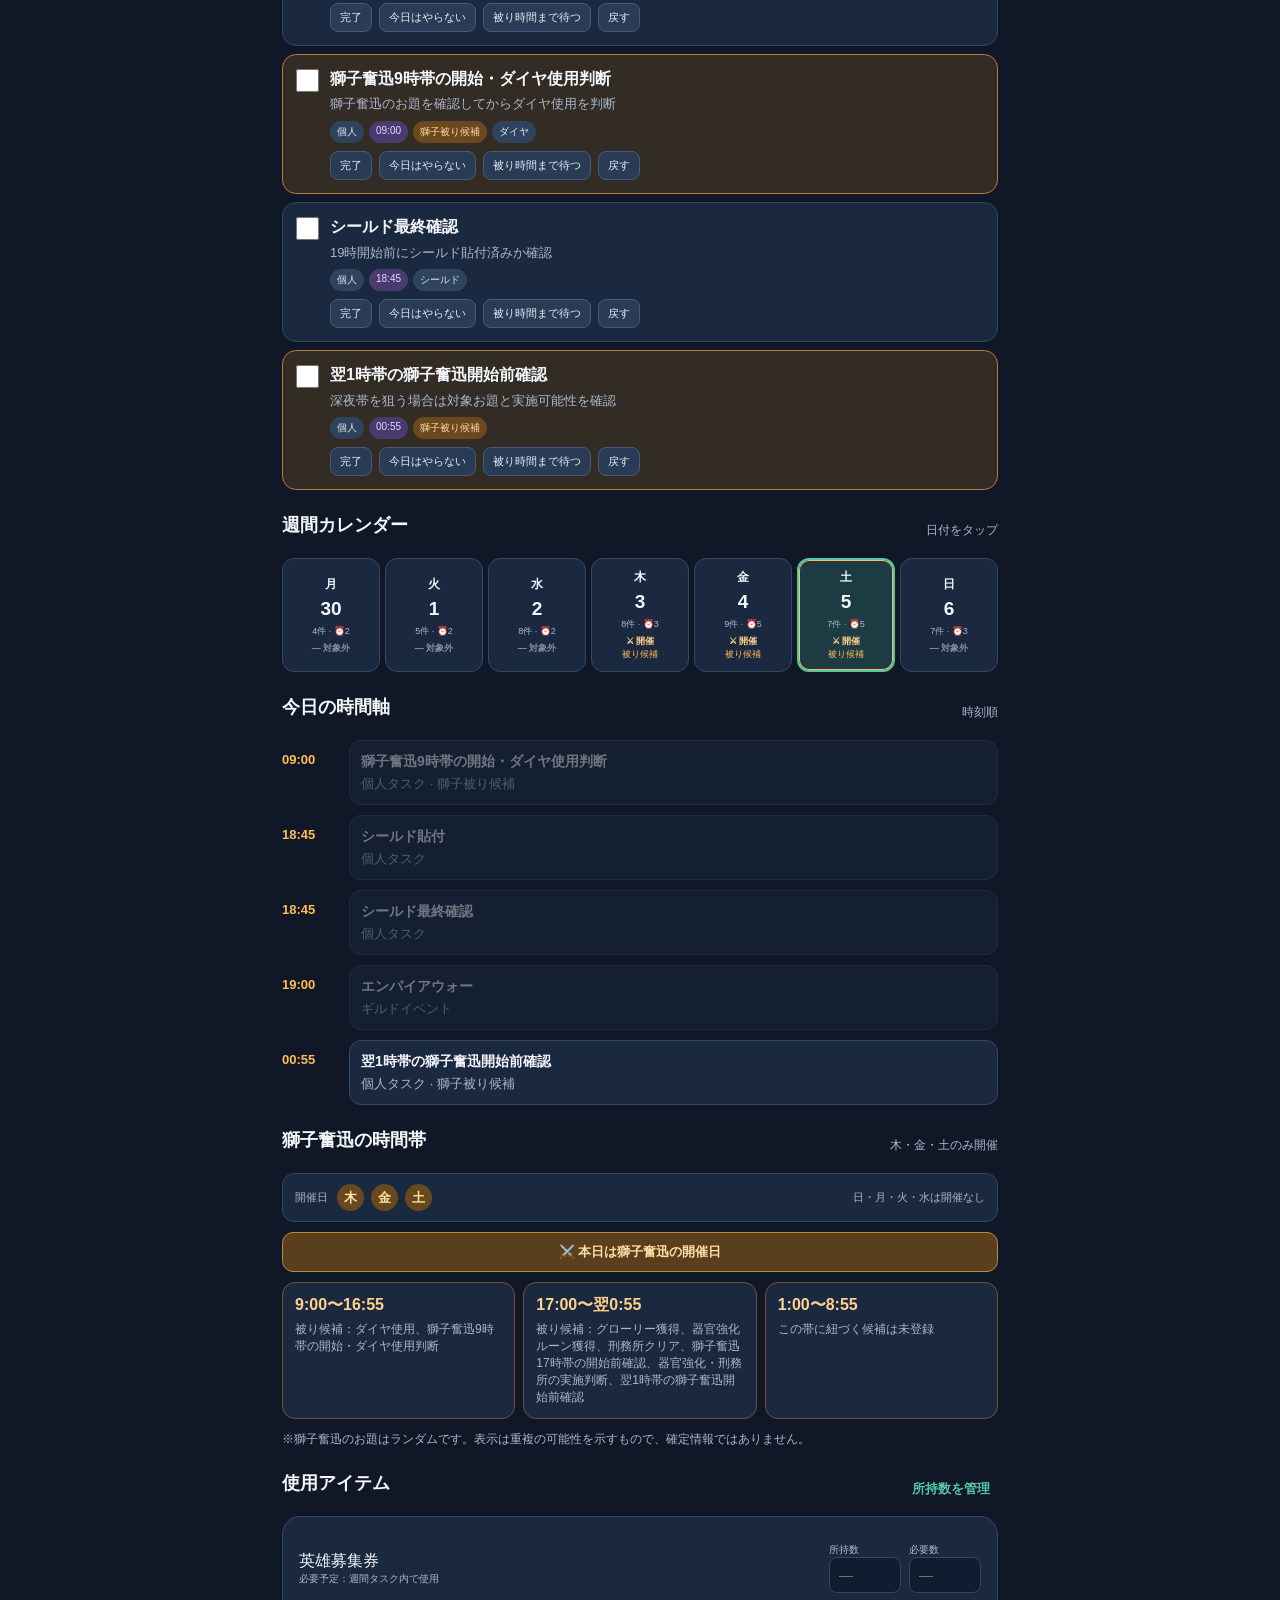
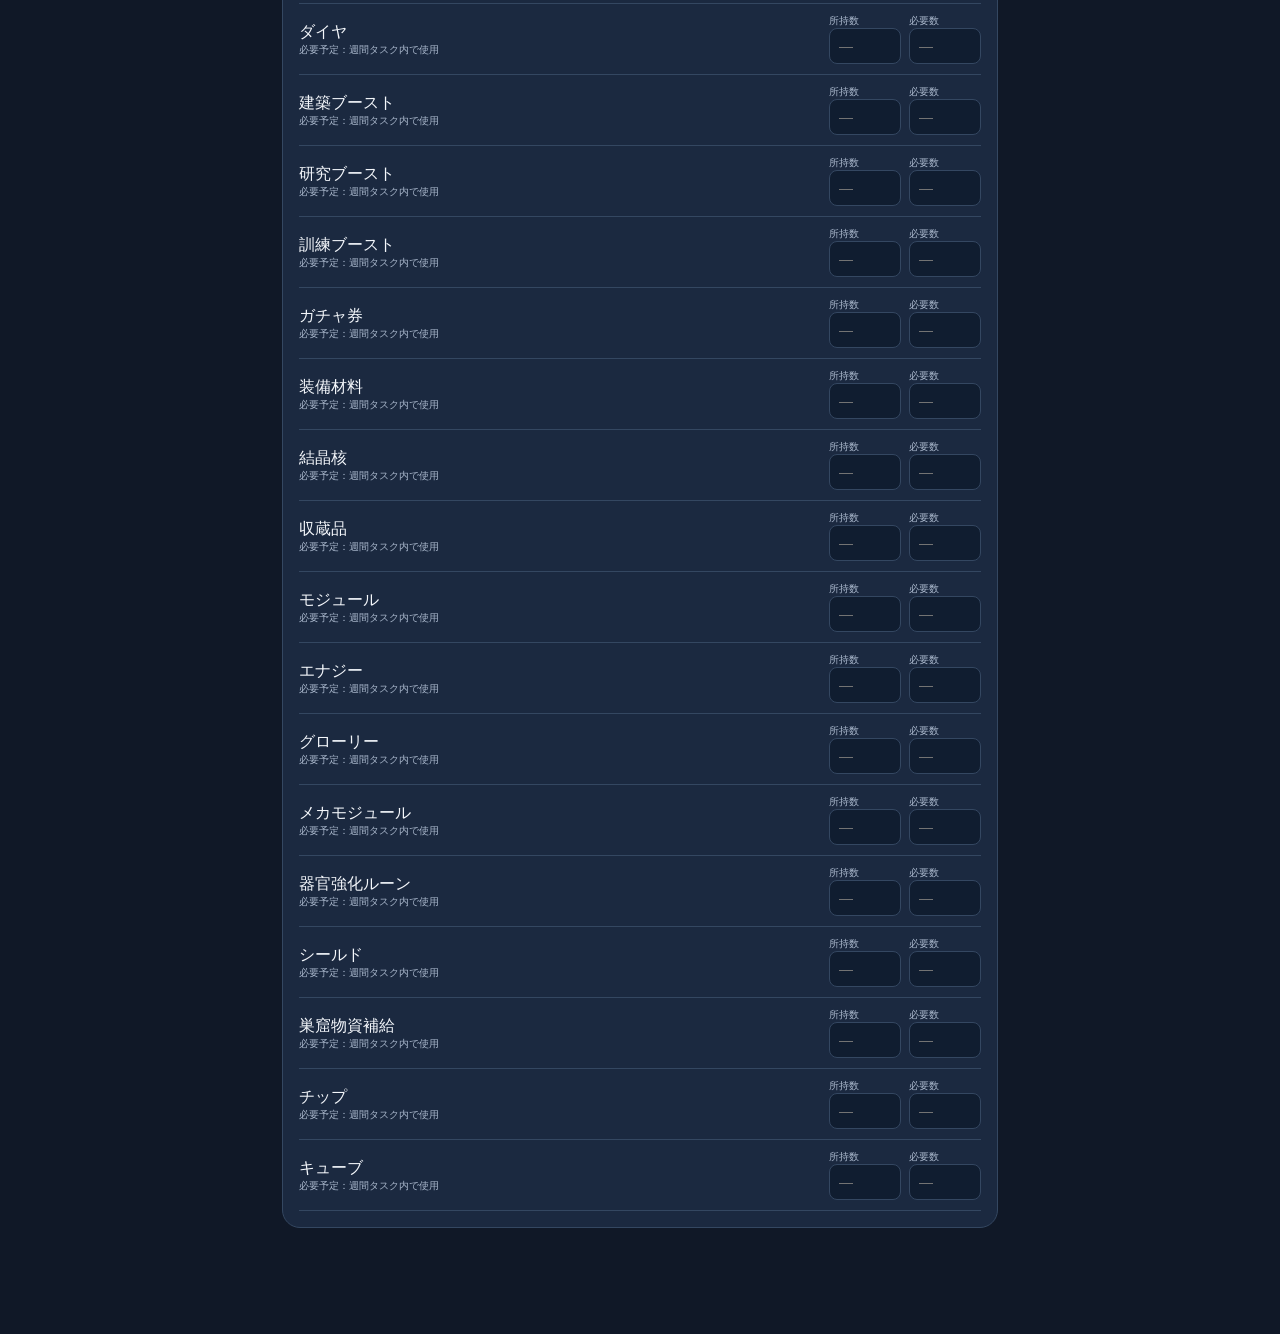
==== commit 8eda02da: "Add files via upload" ====
--- a/index.html
+++ b/index.html
@@ -6,7 +6,7 @@
 <link rel="manifest" href="manifest.json"><link rel="stylesheet" href="style.css"><title>パズサバ週間イベント</title>
 </head>
 <body>
-<header class="topbar"><div><div class="eyebrow">PUZZLE & SURVIVAL</div><h1>週間イベント確認<span style="font-size:0.5em;font-weight:400;opacity:0.6;margin-left:0.4em;">個人用メモ・非公式ツール</span></h1></div><button class="iconbtn hamburger" id="menuBtn" aria-label="メニューを開く">☰</button></header>
+<header class="topbar"><div><div class="eyebrow">PUZZLE & SURVIVAL</div><h1>週間イベント確認</h1></div><button class="iconbtn hamburger" id="menuBtn" aria-label="メニューを開く">☰</button></header>
 <main>
 <section class="hero card"><div class="hero-row"><span class="eyebrow">今日の予定</span><span id="todayDate" class="date"></span></div><h2 id="todayLabel">今日</h2><div id="weekTypeBanner" class="week-type-banner" aria-live="polite"></div><div id="lionTodayStatus" class="lion-status"></div><div class="hero-stats"><div><b id="todoCount">0</b><small>未完了</small></div><div><b id="eventCount">0</b><small>時間指定</small></div><div><b id="overlapCount">0</b><small>獅子被り候補</small></div></div></section>
 <section class="section"><div class="section-head"><h2>次のイベント</h2><span class="muted" id="nextEventHint"></span></div><div id="nextEvent" class="next-event card"></div></section>
